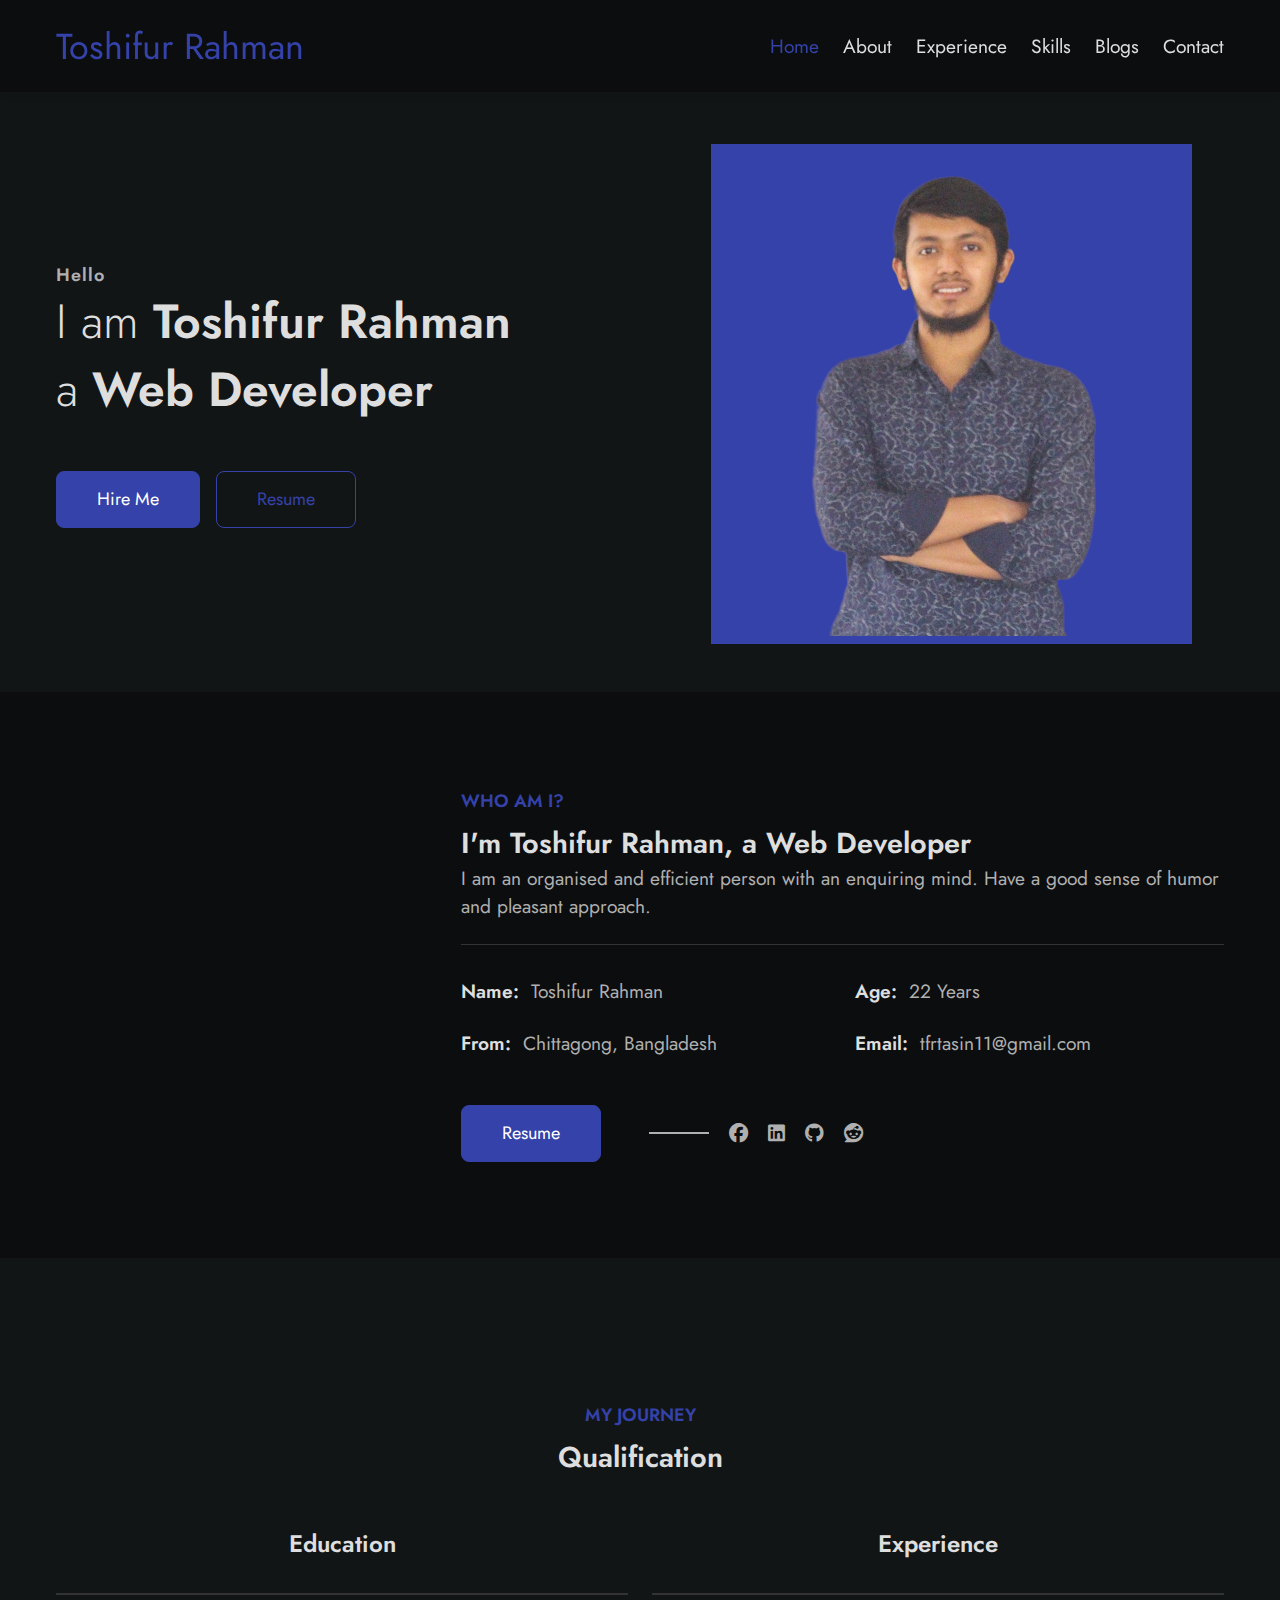
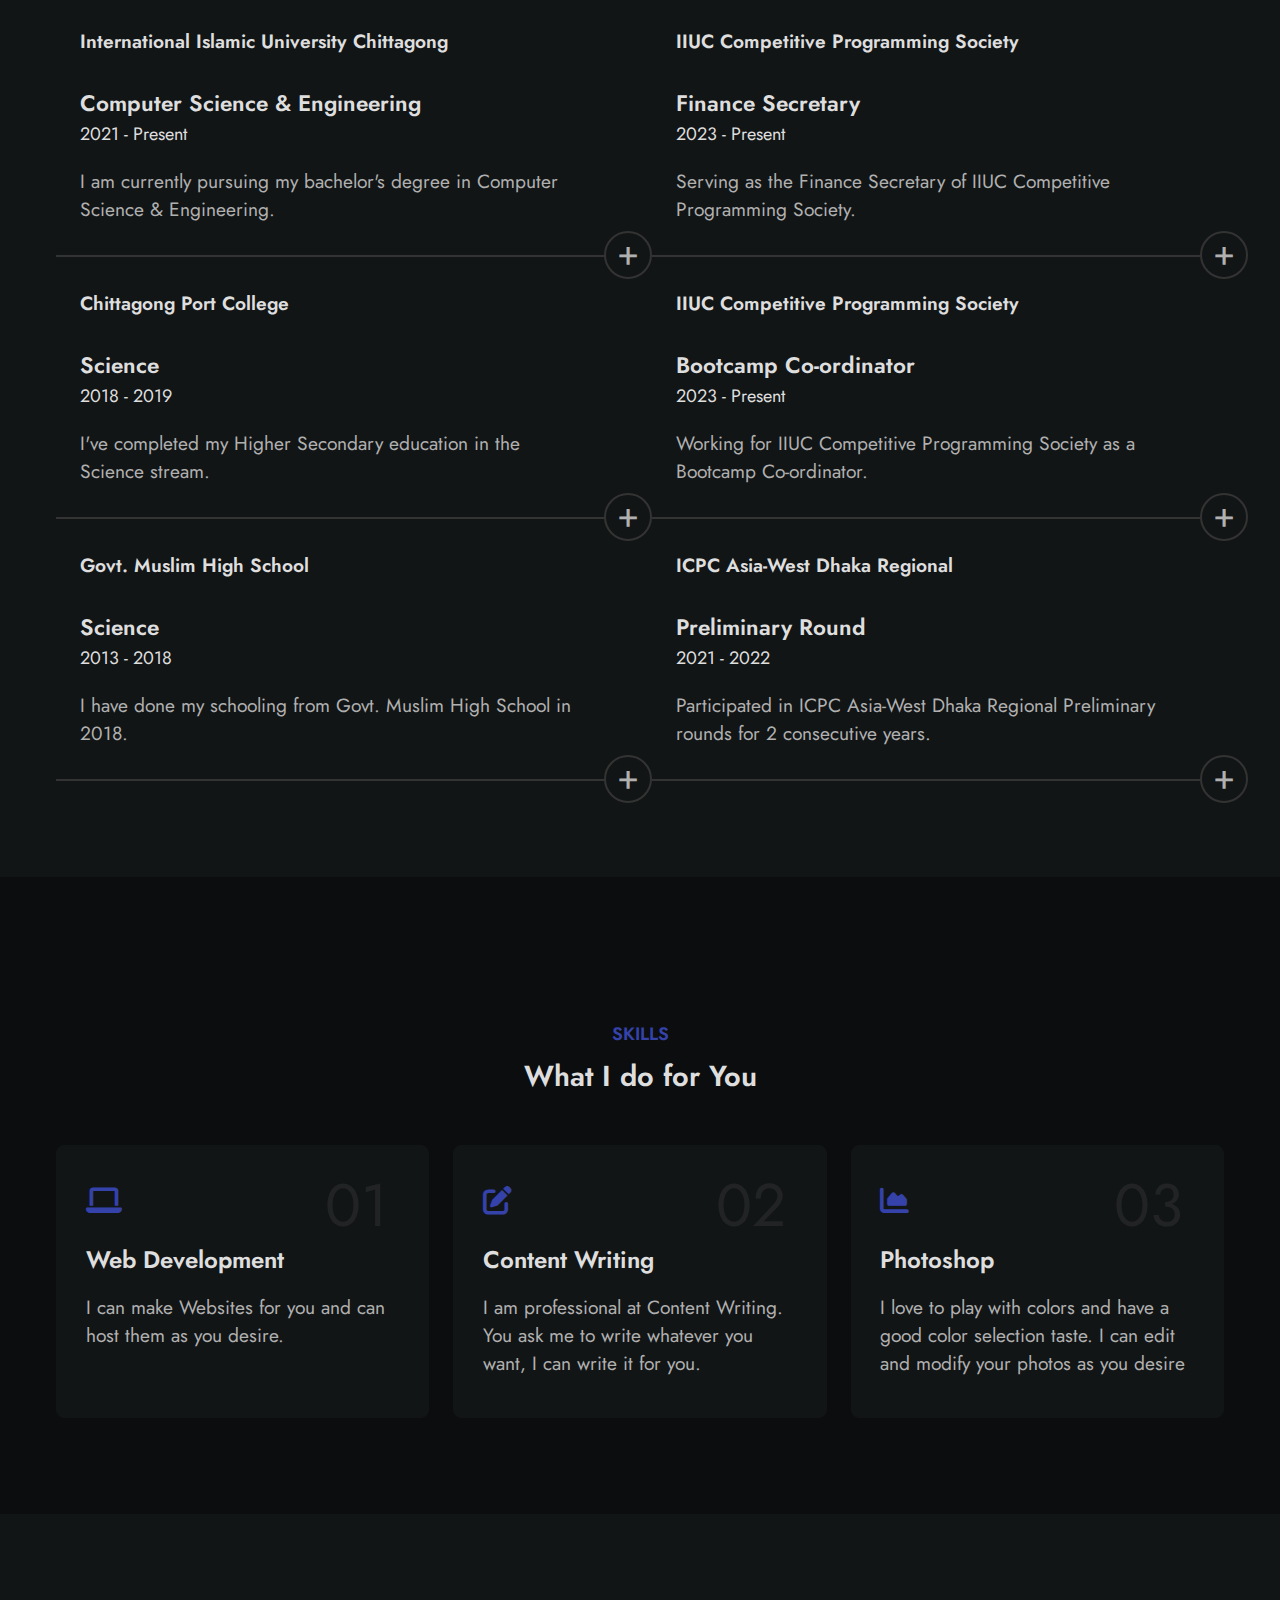
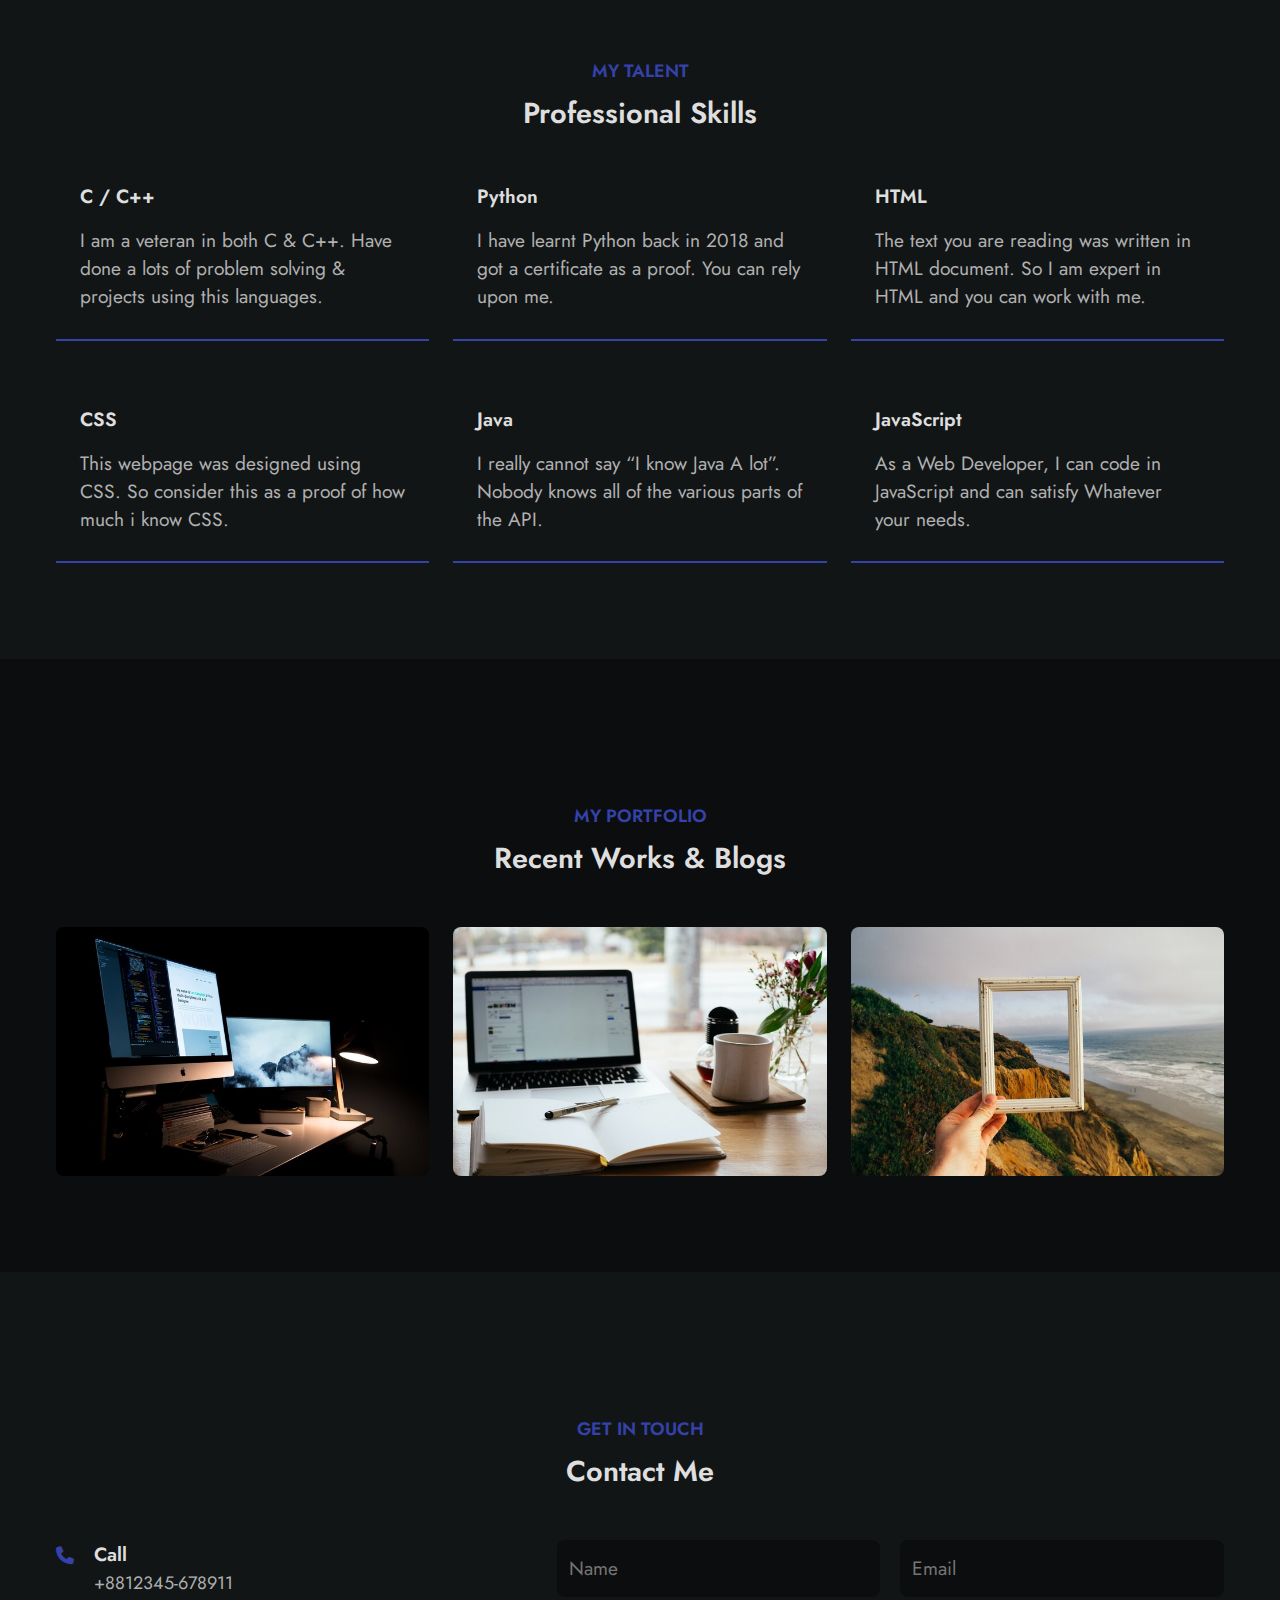
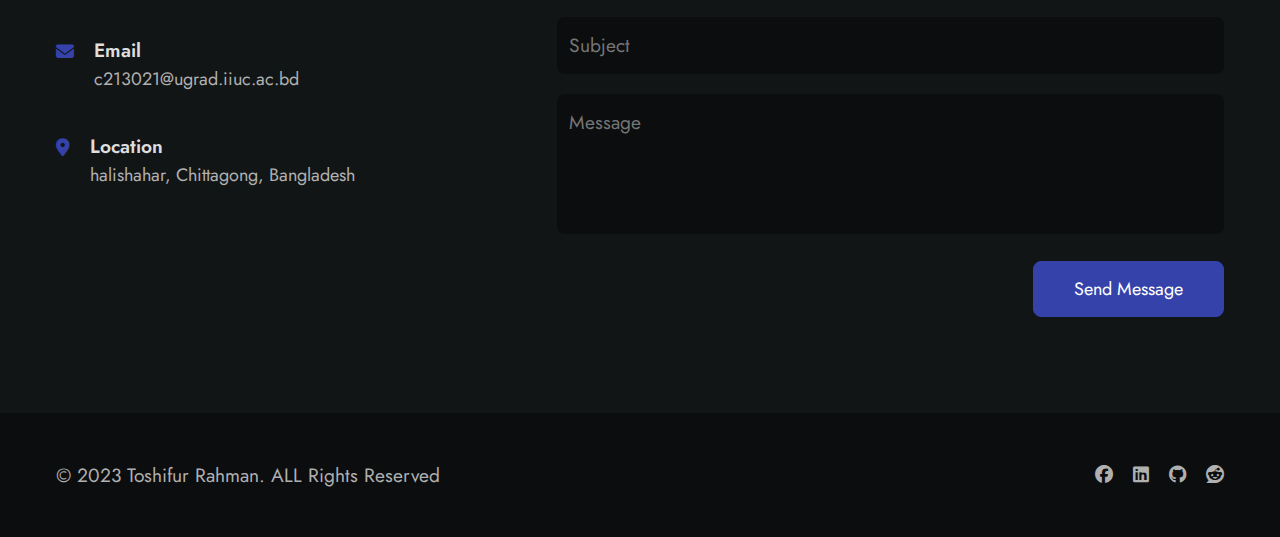
==== index.html @ 9437127d "Add files via upload" ====
<!DOCTYPE html>
<html lang="en">
  <head>
    <meta charset="UTF-8" />
    <meta name="viewport" content="width=device-width, initial-scale=1.0" />
    <link
      rel="stylesheet"
      href="https://cdnjs.cloudflare.com/ajax/libs/font-awesome/6.4.2/css/all.min.css"
    />
    <link rel="stylesheet" href="styles.css" />

    <title>C213021 - Toshifur Rahman</title>
  </head>
  <body>

    <!--************ HEADER *************-->
    <header class="header">
      <nav class="nav container">
        <a href="index.html" class="nav__logo">Toshifur Rahman</a>
        <!-- <input type="checkbox"  id="nav-toggler" /> -->

        <input type="checkbox" id="nav-toggler" class="hidden">
        <label for="nav-toggler" class="nav__toggle">
          <i class="fa-solid fa-bars"></i>
        </label>
        
          <ul class="nav__list">
          <li class="nav__item">
            <a href="#home" class="nav__link active-link">Home</a>
          </li>
          <li class="nav__item">
            <a href="#about" class="nav__link">About</a>
          </li>
          <li class="nav__item">
            <a href="#qualification" class="nav__link">Experience</a>
          </li>
          <li class="nav__item">
            <a href="#Services" class="nav__link">Skills</a>
          </li>
          <li class="nav__item">
            <a href="#work" class="nav__link">Blogs</a>
          </li>
          <li class="nav__item">
            <a href="#contact" class="nav__link">Contact</a>
          </li>
        </ul>
      </nav>
    </header>

    <!--************ MAIN *************-->
    <main class="main">
      <!--************ HOME *************-->
      <section class="home" id="home">
        <div class="home__container container grid">
          <div class="home__content">
            <span class="home__small">Hello</span>
            <h1 class="home__title">
              <span>I am</span> Toshifur Rahman <br />
              <span>a </span>Web Developer
            </h1>

             <p class="home__description">
            </p>
            <div class="home__btns">
              <a href="#contact" class="btn">Hire Me</a>
              <a href="resume.pdf" class="btn btn--transparent">Resume</a>
            </div>
          </div>
          <div class="home__img-wrapper">
            <img src="profile.png" alt="" class="home__img" />
          </div>
        </div>
      </section>

      <!--************ ABOUT *************-->
      <section class="about section" id="about">
        <div class="about__container container grid">
          <div class="about__img-wrapper">
            <img src="about.jpg" alt="" class="about__img" />
          </div>
          <div class="about__content">
            <h2 class="section__title" data-title="WHO AM I?">
              I'm Toshifur Rahman, a Web Developer
            </h2>

            <p class="about__description">
              I am an organised and efficient person with an enquiring mind. Have a good sense of humor and pleasant approach.
            </p>
            <ul class="about__data grid">
              <li class="data__item">
                <h3 class="data__title">Name:</h3>
                <span class="data_description">Toshifur Rahman</span>
              </li>
              <li class="data__item">
                <h3 class="data__title">Age:</h3>
                <span class="data_description">22 Years</span>
              </li>
              <li class="data__item">
                <h3 class="data__title">From:</h3>
                <span class="data_description">Chittagong, Bangladesh</span>
              </li>
              <li class="data__item">
                <h3 class="data__title">Email:</h3>
                <span class="data_description about__link"
                  >tfrtasin11@gmail.com</span
                >
              </li>
            </ul>

            <div class="about__bottom">
              <a href="img/resume.pdf" class="btn">Resume</a>

              <div class="about__social-links">
                <a href="https://www.facebook.com/Toshifurrahmantasin/" class="about__social-link">
                  <i class="fa-brands fa-facebook"></i>
                </a>
                <a href="https://www.linkedin.com/in/toshifur-rahman-2901a6291/" class="about__social-link">
                  <i class="fa-brands fa-linkedin"></i>
                </a>
                <a href="https://github.com/ToshifurRahman" class="about__social-link">
                  <i class="fa-brands fa-github"></i>
                </a>
                <a href="https://www.reddit.com/user/ToshifurRahmanTasin" class="about__social-link">
                  <i class="fa-brands fa-reddit"></i>
                </a>
              </div>
            </div>
          </div>
        </div>
      </section>

      <!--************ QUALIFICATION *************-->
      <section class="qualification section" id="qualification">
        <h2 class="section__title title-center" data-title="My Journey">
          Qualification
        </h2>
        <div class="resume__container container grid">
          <div class="resume__group">
            <h3 class="resume__heading">Education</h3>
            <div class="resume__items">
              <div class="resume__item">
                <div class="resume__header">
                  <h3 class="resume__subtitle">
                    International Islamic University Chittagong
                  </h3>
                  <span class="resume__icon">+</span>
                </div>
                <div class="resume__content">
                  <div class="resume__data-title">
                    <h3 class="resume__data-title">
                      Computer Science & Engineering
                    </h3>
                    <span class="resume__date">2021 - Present</span>
                  </div>
                  <p class="resume__description">
                    I am currently pursuing my bachelor's degree in Computer Science & Engineering.
                  </p>
                </div>
              </div>
              <div class="resume__item">
                <div class="resume__header">
                  <h3 class="resume__subtitle">Chittagong Port College</h3>
                  <span class="resume__icon">+</span>
                </div>
                <div class="resume__content">
                  <div class="resume__data-title">
                    <h3 class="resume__data-title">Science</h3>
                    <span class="resume__date">2018 - 2019</span>
                  </div>
                  <p class="resume__description">
                    I've completed my Higher Secondary education in the Science stream.
                  </p>
                </div>
              </div>
              <div class="resume__item">
                <div class="resume__header">
                  <h3 class="resume__subtitle">Govt. Muslim High School</h3>
                  <span class="resume__icon">+</span>
                </div>
                <div class="resume__content">
                  <div class="resume__data-title">
                    <h3 class="resume__data-title">Science</h3>
                    <span class="resume__date">2013 - 2018</span>
                  </div>
                  <p class="resume__description">
                    I have done my schooling from Govt. Muslim High School in 2018.
                  </p>
                </div>
              </div>
            </div>
          </div>
          <div class="resume__group">
            <h3 class="resume__heading">Experience</h3>
            <div class="resume__items">
              <div class="resume__item">
                <div class="resume__header">
                  <h3 class="resume__subtitle">IIUC Competitive Programming Society</h3>
                  <span class="resume__icon">+</span>
                </div>
                <div class="resume__content">
                  <div class="resume__data-title">
                    <h3 class="resume__data-title">Finance Secretary
                    </h3>
                    <span class="resume__date">2023 - Present</span>
                  </div>
                  <p class="resume__description">
                    Serving as the Finance Secretary of IIUC Competitive Programming Society.
                  </p>
                </div>
              </div>
              <div class="resume__item">
                <div class="resume__header">
                  <h3 class="resume__subtitle">IIUC Competitive Programming Society</h3>
                  <span class="resume__icon">+</span>
                </div>
                <div class="resume__content">
                  <div class="resume__data-title">
                    <h3 class="resume__data-title">Bootcamp Co-ordinator</h3>
                    <span class="resume__date">2023 - Present</span>
                  </div>
                  <p class="resume__description">
                    Working for IIUC Competitive Programming Society as a Bootcamp Co-ordinator.
                  </p>
                </div>
              </div>
              <div class="resume__item">
                <div class="resume__header">
                  <h3 class="resume__subtitle">ICPC Asia-West Dhaka Regional</h3>
                  <span class="resume__icon">+</span>
                </div>
                <div class="resume__content">
                  <div class="resume__data-title">
                    <h3 class="resume__data-title">Preliminary Round</h3>
                    <span class="resume__date">2021 - 2022</span>
                  </div>
                  <p class="resume__description">
                    Participated in ICPC Asia-West Dhaka Regional Preliminary rounds for 2 consecutive years.
                  </p>
                </div>
              </div>
            </div>
          </div>
        </div>
      </section>

      <!--************ SKILLS - 01 *************-->
      <section class="services section" id="Services">
        <h2 class="section__title title-center" data-title="Skills">
          What I do for You
        </h2>
        <div class="services__container container grid">
          <div class="services__item">
            <i class="fa-solid fa-laptop services__icon"></i>
            <h3 class="services__title">Web Development</h3>
            <p class="services_description">
              I can make Websites for you and can host them as you desire.
            </p>
            <span class="services__no">01</span>
          </div>
          <div class="services__item">
            <i class="fa-solid fa-pen-to-square services__icon"></i>
            <h3 class="services__title">Content Writing</h3>
            <p class="services_description">
              I am professional at Content Writing. You ask me to write whatever you want, I can write it for you.
            </p>
            <span class="services__no">02</span>
          </div>
          <div class="services__item">
            <i class="fa-solid fa-chart-area services__icon"></i>
            <h3 class="services__title">Photoshop</h3>
            <p class="services_description">
              I love to play with colors and have a good color selection taste.
              I can edit and modify your photos as you desire
            </p>
            <span class="services__no">03</span>
          </div>
        </div>
      </section>

      <!--************ SKILLS - 02 *************-->
      <section class="skills section">
        <h2 class="section__title title-center" data-title="My Talent">
          Professional Skills
        </h2>
        <div class="skills__container container grid">
          <div class="skills__item">
            <div class="skills__titles">
              <h3 class="skills__name">C / C++</h3>
            </div>
            <p class="skills__description">
              I am a veteran in both C & C++. Have done a lots of problem solving & projects using this languages.
            </p>
            <div class="skills__bar">
              <span></span>
            </div>
          </div>

          <div class="skills__item">
            <div class="skills__titles">
              <h3 class="skills__name">Python</h3>
            </div>
            <p class="skills__description">
             I have learnt Python back in 2018 and got a certificate as a proof. You can rely upon me.
            </p>
            <div class="skills__bar">
              <span></span>
            </div>
          </div>

          <div class="skills__item">
            <div class="skills__titles">
              <h3 class="skills__name">HTML</h3>
            </div>
            <p class="skills__description">
              The text you are reading was written in HTML document. So I am expert in HTML and you can work with me.
            </p>
            <div class="skills__bar">
              <span></span>
            </div>
          </div>

          <div class="skills__item">
            <div class="skills__titles">
              <h3 class="skills__name">CSS</h3>
            </div>
            <p class="skills__description">
              This webpage was designed using CSS. So consider this as a proof of how much i know CSS.
            </p>
            <div class="skills__bar">
              <span></span>
            </div>
          </div>

          <div class="skills__item">
            <div class="skills__titles">
              <h3 class="skills__name">Java</h3>
            </div>
            <p class="skills__description">
              I really cannot say “I know Java A lot”. Nobody knows all of the various parts of the API. 
            </p>
            <div class="skills__bar">
              <span></span>
            </div>
          </div>

          <div class="skills__item">
            <div class="skills__titles">
              <h3 class="skills__name">JavaScript</h3>
            </div>
            <p class="skills__description">
              As a Web Developer, I can code in JavaScript and can satisfy Whatever your needs.                 

            </p>
            <div class="skills__bar">
              <span></span>
            </div>
          </div>
        </div>
      </section>

      <!--************ Blogs *************-->
      <section class="works section" id="work">
        <h2 class="section__title title-center" data-title="My Portfolio">
          Recent Works & Blogs
        </h2>
        <div class="work__container container grid">
          <div class="work__card">
            <img src="project-img-1.jpg" alt="" class="work__img" />
            <div class="work__details">
              <h3 class="work__title">Web Design</h3>
            </div>
          </div>

          <div class="work__card">
            <img src="project-img-2.jpg" alt="" class="work__img" />
            <div class="work__details">
              <h3 class="work__title">Blogs</h3>
            </div>
          </div>

          <div class="work__card">
            <img src="project-img-3.jpg" alt="" class="work__img" />
            <div class="work__details">
              <h3 class="work__title">Photoshop</h3>
            </div>
          </div>
        </div>
      </section>

      <!--************ CONTACT *************-->
      <section class="contact section" id="contact">
        <h2 class="section__title title-center" data-title="Get in touch">
          Contact Me
        </h2>

        <div class="contact__container container grid">
          <div class="contact__details">
            <div class="contact__item">
              <i class="fa-solid fa-phone contact__icon"></i>
              <div>
                <h3 class="contact__title">Call</h3>
                <span class="contact__data">+8812345-678911</span>
              </div>
            </div>

            <div class="contact__item">
              <i class="fa-solid fa-envelope contact__icon"></i>
              <div>
                <h3 class="contact__title">Email</h3>
                <span class="contact__data">c213021@ugrad.iiuc.ac.bd</span>
              </div>
            </div>

            <div class="contact__item">
              <i class="fa-solid fa-location-dot contact__icon"></i>
              <div>
                <h3 class="contact__title">Location</h3>
                <span class="contact__data">halishahar, Chittagong, Bangladesh</span>
              </div>
            </div>
          </div>

          <form action="" class="contact__form">
            <div class="form__group">
              <div class="form__input">
                <input type="text" placeholder="Name" class="input__control"/>
              </div>
              <div class="form__input">
                <input type="email" placeholder="Email" class="input__control"/>
              </div>
            </div>
            <div class="form__input">
              <input type="text" placeholder="Subject" class="input__control"/>
            </div>
            <div class="form__input">
              <textarea name="" id="" placeholder="Message" cols="30" row="10" class="input__control textarea"></textarea>
            </div>
            <button class="btn contact__btn">Send Message</button>
          </form>

        </div>
      </section>

    </main>

    <!--************ FOOTER *************-->
    <footer class="footer">
      <div class="footer__container container">
        <p class="footer__copyright">&copy; 2023 Toshifur Rahman. ALL Rights Reserved</p>

          <div class="footer__social-links">
            <a href="https://www.facebook.com/Toshifurrahmantasin/" class="footer__social-link">
              <i class="fa-brands fa-facebook"></i>
            </a>
            <a href="https://www.linkedin.com/in/toshifur-rahman-2901a6291/" class="footer__social-link">
              <i class="fa-brands fa-linkedin"></i>
            </a>
            <a href="https://github.com/ToshifurRahman" class="footer__social-link">
              <i class="fa-brands fa-github"></i>
            </a>
            <a href="https://www.reddit.com/user/ToshifurRahmanTasin" class="footer__social-link">
              <i class="fa-brands fa-reddit"></i>
            </a>
          </div>
        </div>


      </div>
    </footer>
  </body>
</html>
---- styles.css ----
/*=============== GOOGLE FONTS ===============*/
@import url("https://fonts.googleapis.com/css2?family=Handjet:wght@100;200&family=Jost:wght@300;400;600&family=Poppins:wght@400;600;700&family=Roboto+Mono:wght@100&display=swap");
/*=============== VARIABLES CSS ===============*/
:root {
  --header-height: 3.5 rem;

  /*========== Colors ==========*/
  /* Color mode HSL(hue, saturation, lightness) */
  --first-color: hsl(232.62deg 52.92% 43.23%);
  --first-color-dark: hsl(242.22deg 78.96% 31.12%);
  --first-color-light: hsl(236.74deg 59.79% 58.99%);
  --title-color: hsl(0, 0%, 87%);
  --text-color: hsl(0, 0%, 69%);
  --body-color: hsl(200, 12%, 5%);
  --container-color: hsl(200, 10%, 8%);
  --border-color: hsl(0, 0%, 20%);
  --white: #fff;

  /*========== Font and typography ==========*/
  /* .5rem = 8px | 1rem = 16px ... */
  --body-font: "Jost", sans-serif;
  --big-font-size: 3rem;
  --h1-font-size: 2.5rem;
  --h2-font-size: 2.25rem;
  --h3-font-size: 1.5rem;
  --larger-font-size: 1.2rem;
  --large-font-size: 1.125rem;

  /*========== Font weight ==========*/
  --weight-300: 300;
  --weight-400: 400;
  --weight-600: 600;
}


/*=============== BASE ===============*/
* {
  margin: 0;
  padding: 0;
  box-sizing: border-box;
}
html{
    scroll-behavior: smooth;
}

input,
textarea,
button,
body {
  font-family: var(--body-font);
  font-size: var(--larger-font-size);
}
body{
    background-color: var(--body-color);
    color: var(--text-color);
}
input,textarea,button{
    outline:none;
    border:none;
    background-color: transparent;
}
h1,h2,h3{
    color: var(--title-color);
    font-weight: var(--weight-600);
}
ul{
    list-style: none;
}
a{
    text-decoration: none;
}
img{
    max-width: 100%;
}

/*=============== REUSABLE CSS CLASSES ===============*/
.container{
    max-width: 1200px;
    margin-inline:auto;
    padding-inline: 1rem;

}

.grid{
    display: grid;
    gap: 1.5rem;
}
.section{
    padding-block: 6rem;
}

.secion__title{
    font-size: var(--h1-font-size);
    font-weight: var(--weight-400);
    line-height: 1.2;
    margin-bottom: 1.5rem;
}
.section__title::before{
    content: attr(data-title);
    display:block;
    color: var(--first-color);
    font-size: var(--large-font-size);
    font-weight: var(--weight-600);
    text-transform: uppercase;
    margin-bottom: .5rem;
}
.title-center{
    text-align: center;
    margin: 3rem;
}


/*=============== HEADER & NAV ===============*/
.header{
    position: fixed;
    top: 0;
    left: 0;
    width: 100%;
    background-color: var(--body-color);
    box-shadow: 0 3px 9px hsla(0,0%,0%,0.05);
    z-index: 100;
}
.hidden{
    display:none;
}
.nav,.nav__list{
    display: flex;
}
.nav{
    height: 5.75rem;
    justify-content: space-between;
    align-items: center;
}

.nav__logo{
    color: var(--first-color);
    font-size: var(--h2-font-size);
}
.nav__list{
    column-gap: 1.5rem;
}
.nav__link{
    color: var(--title-color);
    transition: all .3s ease;
}
.nav__toggle{
    display: none;
}
/* Active link */
.active-link,
.nav__link:hover{
    color: var(--first-color);
}
/*=============== HOME ===============*/
.home{
    background-color: var(--container-color);
    padding-block: 9rem 3rem;
}

.home__container{
    grid-template-columns: repeat(2,1fr);
    align-items: center;
}
.home__small{
    font-size: var(--large-font-size);
    font-weight: var(--weight-600);
    letter-spacing: 1px;
}
.home__title{
    font-size: var(--big-font-size);
    line-height: 1.4;
}
.home__title span{
    font-weight: var(--weight-300);
}
.home__description{
    margin-block:1.5rem 3rem;
}
.home__btns{
    display:flex;
    column-gap:1rem;
}
.home__img-wrapper{
    margin-inline: auto 2rem;
    position: relative;
}
.home__img-wrapper::before,
.home__img-wrapper::after{
    content: '';
    position: absolute;
    inset: 0;

}
.home__img-wrapper::before{
    background-color: var(--first-color-light);
    animation: animate__before 8s ease-in-out infinite;
}
.home__img-wrapper::after{
    background-color: var(--first-color);
}

.home__img-wrapper::after,
.home__img{
    animation: animate__after 8s ease-in-out infinite;
}

.home__img{
    z-index:10;
    position: relative;
    vertical-align: middle;
}

/* Home animation */
@keyframes animate__before {
    0%{
        border-radius: 73% 27% 81% 19% / 66% 43% 57% 34%    ;
    }
    50%{
        border-radius: 33% 67% 30% 70% / 50% 70% 30% 50%     ;
    }
    100%{
        border-radius: 73% 27% 81% 19% / 66% 43% 57% 34%    ;
    }
}
@keyframes animate__after {
    0%{
        border-radius: 33% 67% 30% 70% / 50% 70% 30% 50%     ;
    }
    50%{
        border-radius: 73% 27% 81% 19% / 66% 43% 57% 34%    ;
    }
    100%{ 
        border-radius: 33% 67% 30% 70% / 50% 70% 30% 50%    ;
    }
}

/*=============== BUTTON ===============*/
.btn{
    display: inline-block;
    background-color: var(--first-color);
    border:1px solid var(--first-color);
    color: var(--white);
    padding: 0.9rem 2.5rem;
    font-size: var(--large-font-size);
    border-radius: 0.5rem;
    transition: all 0.5s ease;
}
.btn--transparent{
    background-color: transparent;
    color: var(--first-color);
}

/* Button hover */
.btn:hover{
    background-color: var(--first-color-dark);
}
.btn--transparent:hover{
    background-color: var(--first-color);
    color: var(--white);
}


/*=============== ABOUT ===============*/
.about__container{
    grid-template-columns: 4fr 8fr;
}
.about__img-wrapper{
    position: relative;
    height: 400 px;
}

.about__img{
    position: absolute;
    top:0;
    left: 0;
    height: 100%;
    object-fit: cover;
}
/* About img hover */

.about__description{
    border-bottom: 1px solid var(--border-color);
    padding-bottom: 1.5rem;
    margin-bottom: 2rem;
}

.about__data{
    grid-template-columns: repeat(2,1fr);
    grid: .25rem;
    margin-bottom: 3rem;
}
.data__item{
    display: flex;
    column-gap: .75rem;
}
.data__title{
    font-size: var(--larger-font-size);
}
.about_link{
    color: hsl(225,73%,57%); 
}
.about__bottom, .about__social-links{
    display: flex;
    align-items: center;
}
.about__bottom{
    column-gap: 3rem;
}
.about__social-links{
    column-gap: 1.25rem;
}
.about__social-links::before{
    content:'';
    background-color: var(--text-color);
    width: 60px;
    height: 2px;
}
.about__social-link{
    color: var(--text-color);
    transition: all;
}
.about__social-link:hover{
    color: var(--first-color);
}


/*=============== QUALIFICATION ===============*/

.qualification{
    background-color: var(--container-color);
}
.resume__container{
    grid-template-columns: repeat(2,1fr);
}
.resume__heading{
    text-align: center;
    font-size: var(--h3-font-size);
    padding-bottom: 2rem;
}
.resume__heading, .resume__item{
    border-bottom: 2px solid var(--border-color);
}
.resume__item::not(:first-child){
    border-right: 2px solid var(--border-color);
}
.resume__item{
    position: relative;
}
.resume__header{
    padding: 2rem 1.5rem;
}
.resume__subtitle{
    font-size: var(--larger-font-size);
    cursor: pointer;
}
.resume__icon{
    background-color:  var(--container-color);
    border: 2px solid var(--border-color);
    font-size: var(--h2-font-size);
    width: 48px;
    height: 48px;
    border-radius: 50%;
    line-height: 1.1em;
    text-align: center;
    cursor: pointer;
    position: absolute;
    right: -1.5rem;
    bottom: -1.5rem;
    z-index: 10;
 }

.resume__content{
    padding-inline: 1.5rem 3rem;
}

.resume__date-title{
    display: flex;
    justify-content: center;
    align-items: center;
}

.resume__title{
    font-size: var(--h3-font-size);
}
.resume__date{
    color: var(--title-color);
    font-size: var(--large-font-size);
}
.resume__description{
    margin-block: 1.25rem 2rem;
}


/*=============== SERVICES ===============*/
.services__container{
    grid-template-columns: repeat(3,1fr);
}
.services__item{
    background-color: var(--container-color);
    border: 1px solid var(--container-color);
    padding: 2.5rem 1.8rem;
    border-radius: .5rem;
    position: relative;
    transition: all .5s ease;
}

/* Services hover */
.services__item:hover{
    background-color: var(--body-color);
    border-color: var(--border-color);
}
.services__icon{
    color: var(--first-color);
    font-size: 1.8rem;
}
.services__title{
    font-size: var(--h3-font-size);
    margin-block: 1.5rem 1rem;
}
.services__no{
    position: absolute;
    right: 2.5rem;
    top: 1rem;
    color: var(--title-color);
    font-size: 3.75rem;
    opacity: 0.07;
}


/*=============== SKILLS ===============*/
.skills{
    background-color: var(--container-color);
}
.skills__container{
    grid-template-columns: repeat(3,1fr);
    row-gap: 4rem;
}
.skills__titles{
    display: flex;
    justify-content: space-between;
    align-items: center;
}
.skills__titles,
.skills__description{
    padding-inline: 1.5rem;
}
.skills__name{
    font-size: var(--larger-font-size);   
}

.skills__description{
    margin-block:1rem 1.8rem;
}
.skills__bar{
    height:2px;
    background-color: var(--first-color);
}

/*=============== PORTFOLIO ===============*/
.work__container{
    grid-template-columns: repeat(3,1fr);
}
.work__card{
    position: relative;
    cursor:pointer;
}
.work__img{
    vertical-align: middle;
}
.work__details{
    position: absolute;
    inset:0;
    background-color: hsla(0,0%,0%,0.5);
    display: flex;
    flex-direction: column;
    justify-content: center;
    align-items: center;
    opacity: 0;
    transition: all .4s ease-in-out;
}
.work__img,
.work__details{
    border-radius: .5rem;
}
.work__title{
    font-size: var(--h3-font-size);
}

.work__title,
.work__description{
    color: var(--white);
    transform:translateY(1.5rem);
    transition: all 0.3s ease-in-out;
}
.work__description{
    font-size: var(--large-font-size);
}

/* Work hover */
.work__card:hover .work__details{
    opacity:1;
}
.work__card:hover :is(.work__title,.work__description){
    transform: translateY(0);
}



/*=============== CONTACT ===============*/
.contact{
    background-color: var(--container-color);
}
.contact__container{
    grid-template-columns: 5fr 7fr;
    align-items: flex-start;
}
.contact__item{
    display:flex;
    align-items: flex-start;
    column-gap: 1.25rem;
}
.contact__item:not(:last-child){
    margin-bottom:2.5rem;
}
.contact__icon{
    color: var(--first-color);
    font-size: var(--large-font-size);
    line-height: 1.8;
}
.contact__title{
    font-size: var(--larger-font-size);
}
.contact__data{
    font-size: var(--large-font-size);
}
.form__group{
    display: grid;
    grid-template-columns: repeat(2,1fr);
    column-gap: 1.25rem;
}
.input__control{
    color: var(--title-color);
    background-color: var(--body-color);
    /* border: 1px solid transparent; */
    padding: 0.9rem 0.75rem;
    width: 100%;
    border-radius: 0.5rem;
    margin-bottom: 1.25rem;
}
.textarea{
    height: 140px;
    resize: none;
}
.contact__btn{
    float:right;
}

/*=============== FOOTER ===============*/
.footer{
    background-color: var(--body-color);
    padding-block: 3rem;
}
.footer__container{
    display: flex;
    justify-content: space-between;
    align-items: center;
}
.footer__social-links{
    display: flex;
    column-gap: 1.25rem;
}
.footer__social-link{
    color: var(--text-color);
    font-size: var(--large-font-size);
}

@media screen and (max-width: 1200px) {
    .container{
        max-width: 960px;
    }
    :root{
        --big-font-size: 2.5rem;
        --h1-font-size: 2rem;
        --h2-font-size: 1.75rem;
        --h3-font-size: 1.25rem;
        --larger-font-size: 1rem;
        --large-font-size: 0.938rem;
    }
    .home__img{
        width: 340px;
    }
    .about__img-wrapper{
        height: 320px;
    }
    .resume__icon{
        line-height: 1.4em;
    }
    .services__icon{
        font-size: 1.5rem;
    }
    .services__no{
        font-size: 2.5rem;
    }
    .services__title{
        margin-block: 1.25rem .75rem;
    }

}

@media screen and (max-width: 992px) {
    .container{
        max-width: 720px;
    }
    .home__container,
    .about__container,
    .resume__container,
    .contact__container{
        grid-template-columns: 1fr;
    }
    .home__content{
        order:1;
    }
    .home__img-wrapper{
        margin-inline: auto;
    }
    .about__container,
    .contact__container{
        row-gap:2rem;
    }
    .about__img{
        left:50%;
        translate: -50%;
    }
    .services__container,
    .skills__container,
    .work__container{
        grid-template-columns: repeat(2,1fr);
    }
    .resume__container{
        row-gap: 2.5 rem;
    }

}

@media screen and (max-width: 768px) {
    .container{
        max-width: 560px;
    }
    
    .nav{
        height: 4.5rem;
    }

    .nav__list{ 
        position: absolute;
        top: 100%;
        left: 0;
        width: 100%;
        background-color: var(--body-color);
        flex-direction: column;
        align-items: center;
        row-gap: 0.75rem;
        max-height: 0 ;
        overflow: hidden;
        transition: all .3s ease;
    }
    .nav__toggle{
        display:block;
        color: var(--text-color);
        font-size: 1.3rem;
    }
    #nav-toggler:checked ~ .nav__list{
        max-height: 500px;
        padding: 1.75rem;
    }


} 

@media screen and (max-width: 576px) {
    
    .home{
        padding-top:7rem;
    }
    .section{
        padding-block: 4rem;
    }
    .resume__icon{
        display: none;
    }
    .services__container,
    .skills__container,
    .work__container,
    .form__group{
        grid-template-columns: 1fr;
    }
    .footer__container{
        flex-direction: column;
        row-gap: 1rem;
    } 
}

@media screen and (max-width: 450px) {
    .about__data{
        grid-template-columns: 1fr;
    }
    .about__bottom,
    .resume__data-title{
        flex-direction: column;
        align-items: flex-start;
    }
    .about__bottom{
        row-gap: 1.25rem;
    }
    .about__bottom .btn{
        order: 1;
    }
    .resume__data-title{
        row-gap: .25rem;
    }
    .resume__header,
    .skills__titles,
    .skills__description{
        padding-inline: 1rem;
    }
    .resume__content{
        padding-inline: 1rem 1.5rem;
    }    
    .services__item{
        padding: 2rem 1.5rem;
    }


}
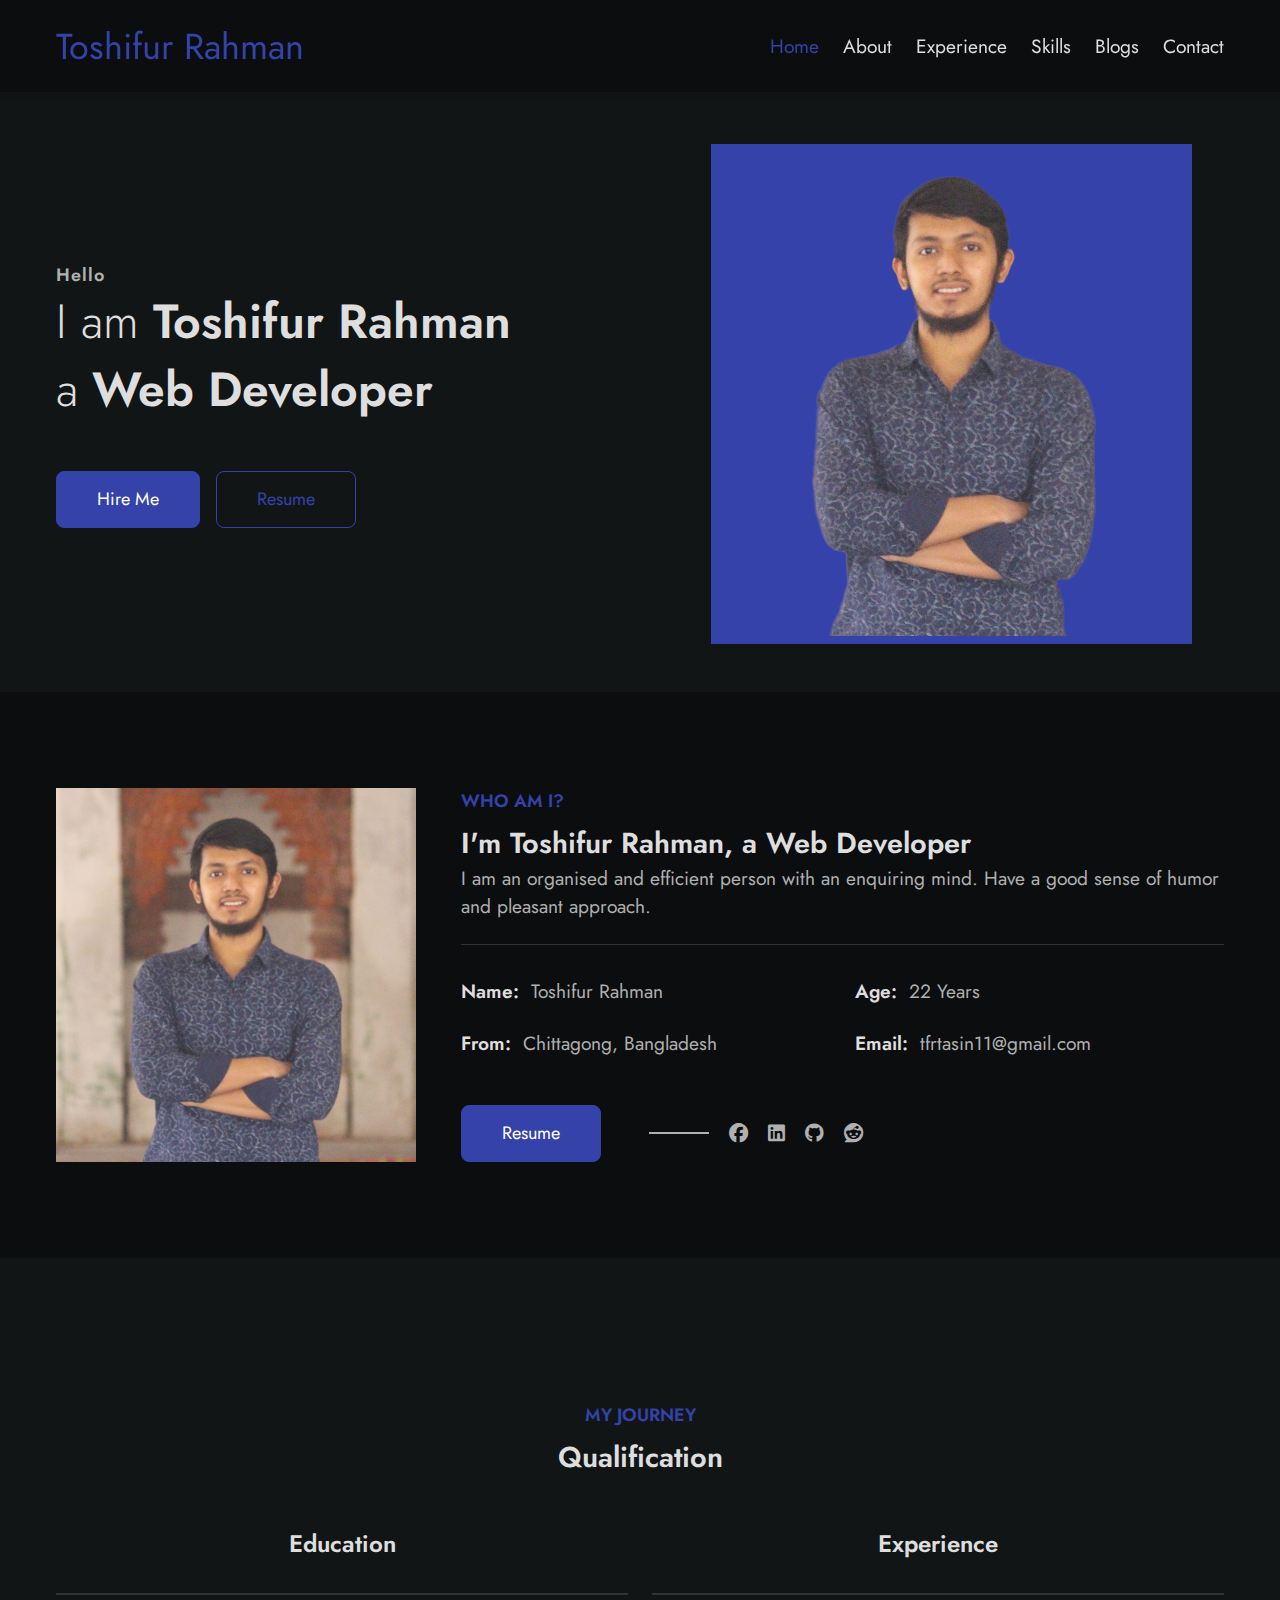
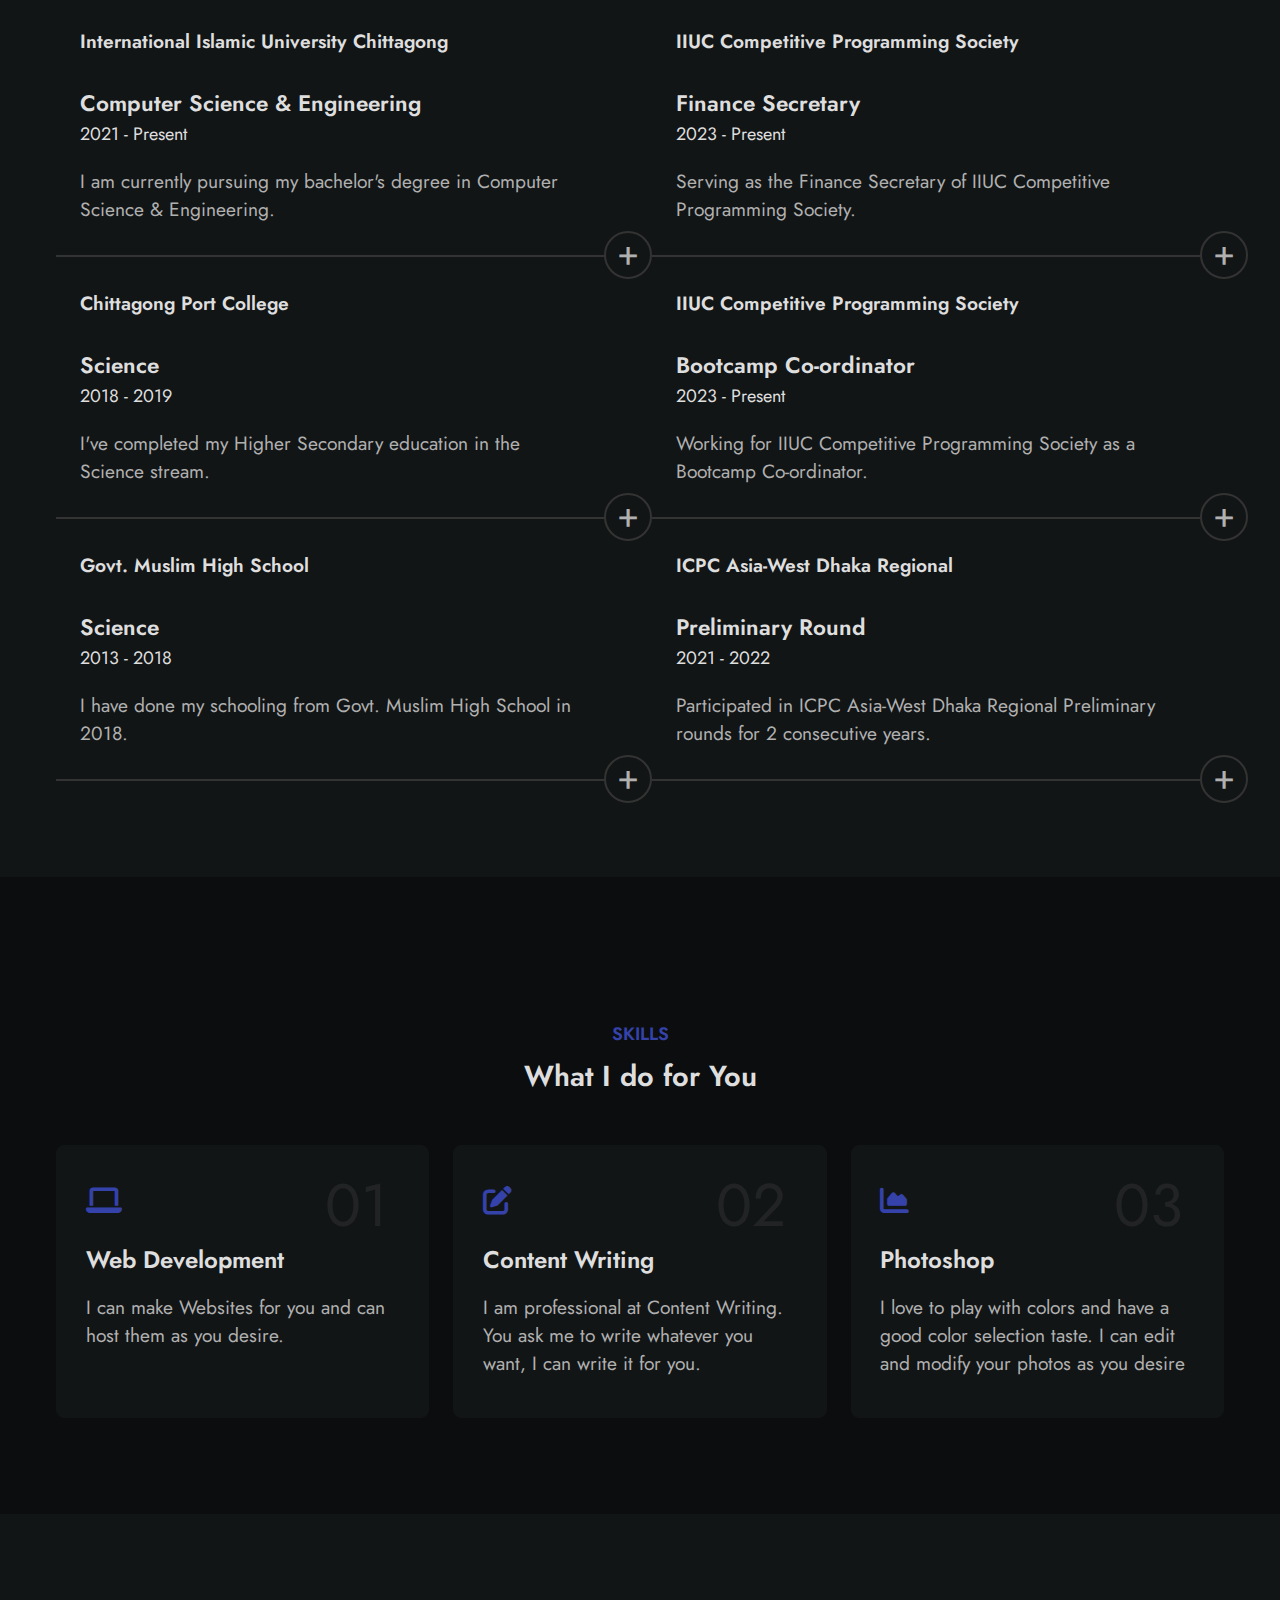
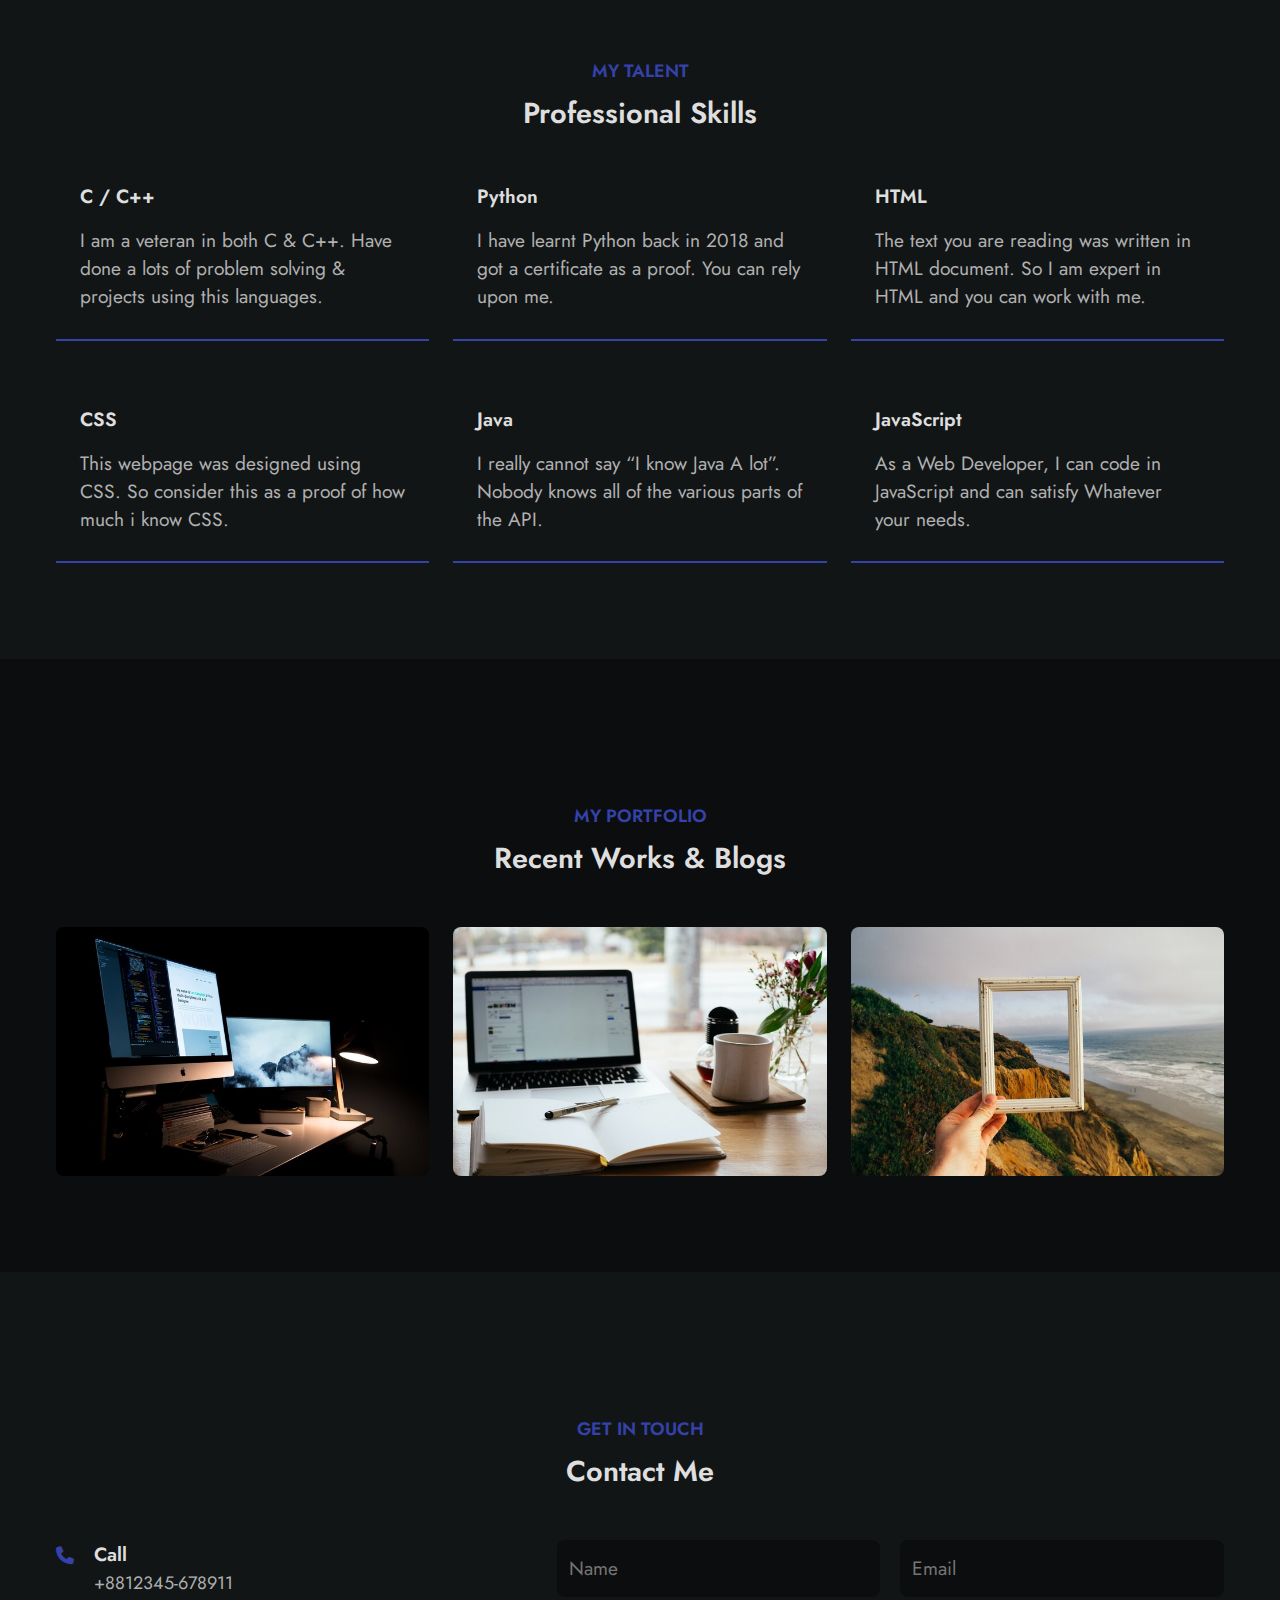
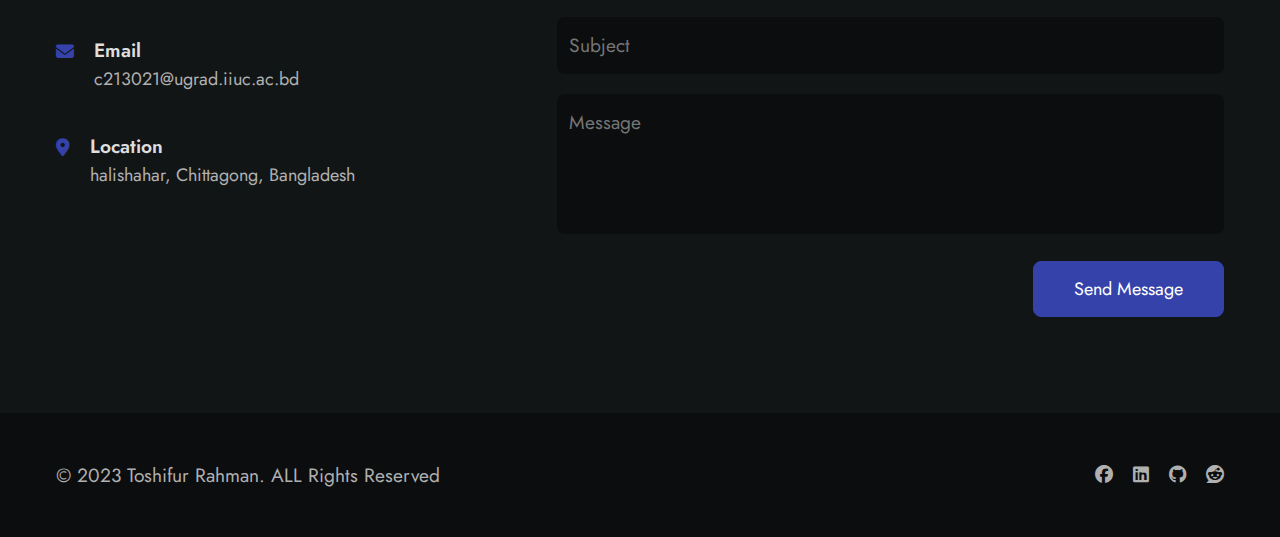
==== commit a08075dd: "Update index.html" ====
--- a/index.html
+++ b/index.html
@@ -108,7 +108,7 @@
             </ul>
 
             <div class="about__bottom">
-              <a href="img/resume.pdf" class="btn">Resume</a>
+              <a href="resume.pdf" class="btn">Resume</a>
 
               <div class="about__social-links">
                 <a href="https://www.facebook.com/Toshifurrahmantasin/" class="about__social-link">
